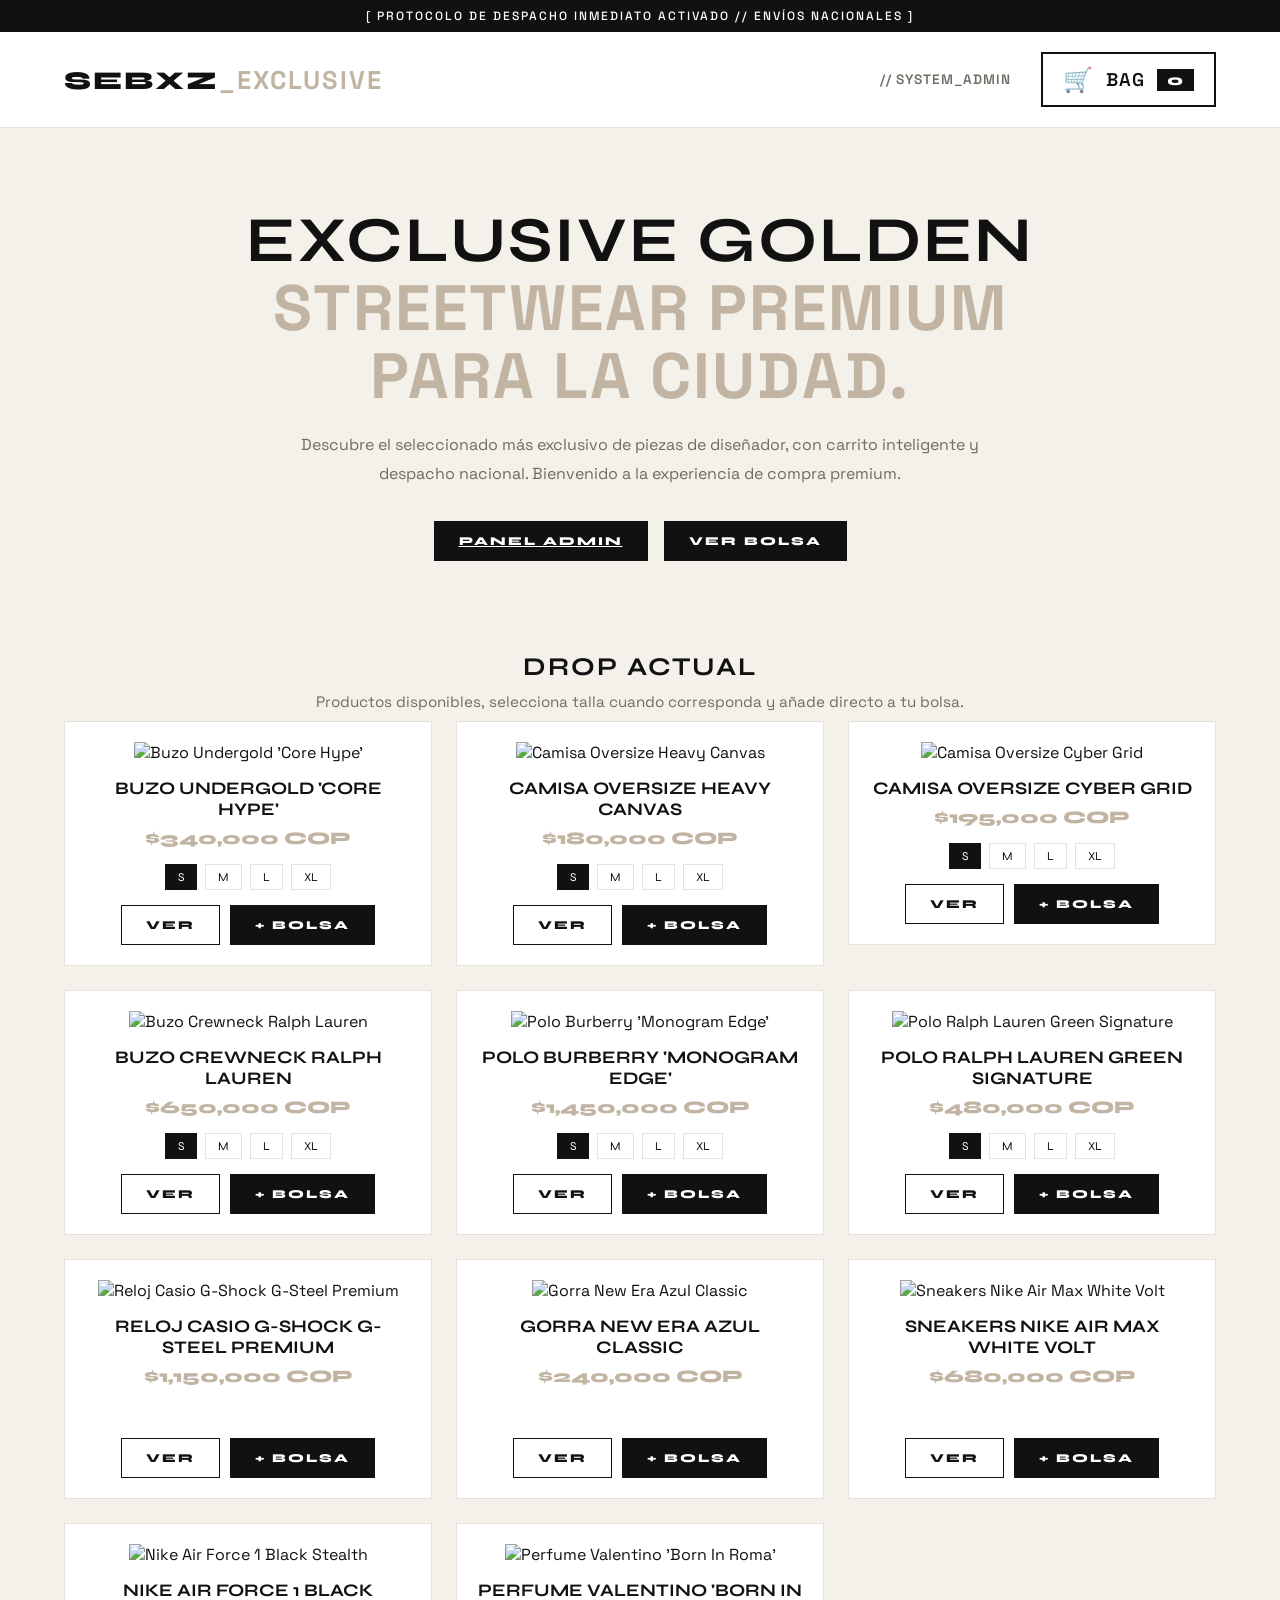
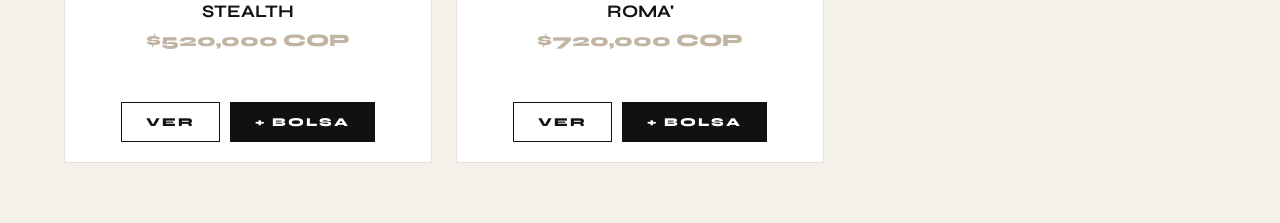
==== Proyecto_E-commerce_BuitragoJhoan/index.html @ 93330593 "Subo proyecto con corrección de estructura en index y admin" ====
﻿<!DOCTYPE html>
<html lang="es">
<head>
    <meta charset="UTF-8">
    <meta name="viewport" content="width=device-width, initial-scale=1.0">
    <title>EXCLUSIVE GOLDEN | Tienda</title>
    <link href="https://fonts.googleapis.com/css2?family=Montserrat:wght@300;400;600&family=Playfair+Display:wght@700&display=swap" rel="stylesheet">
    <link rel="stylesheet" href="css/style.css">
    <style>
        .store-hero {
            padding: 80px 5% 40px;
            text-align: center;
            max-width: 1000px;
            margin: 0 auto;
        }
        .store-hero h1 {
            font-family: var(--font-urban);
            font-size: clamp(2.5rem, 5vw, 4rem);
            line-height: 1.04;
            letter-spacing: 2px;
            text-transform: uppercase;
            margin-bottom: 18px;
        }
        .store-hero span {
            color: var(--beige-premium);
        }
        .store-hero p {
            color: var(--text-muted);
            font-size: 1rem;
            line-height: 1.85;
            max-width: 720px;
            margin: 0 auto;
        }
        .hero-actions {
            margin-top: 32px;
            display: flex;
            justify-content: center;
            gap: 16px;
            flex-wrap: wrap;
        }
        .section-title {
            padding: 10px 5%;
            margin-top: 40px;
            text-align: center;
        }
        .section-title h2 {
            font-family: var(--font-urban);
            font-size: 1.6rem;
            letter-spacing: 2px;
            text-transform: uppercase;
            margin-bottom: 10px;
        }
        .section-title p {
            color: var(--text-muted);
            font-size: 0.95rem;
            max-width: 740px;
            margin: 0 auto;
        }
        .product-grid {
            display: grid;
            grid-template-columns: repeat(auto-fit, minmax(280px, 1fr));
            gap: 24px;
            padding: 0 5% 60px;
        }
    </style>
</head>
<body>
    <header-luxe></header-luxe>

    <main>
        <section class="store-hero">
            <h1>EXCLUSIVE GOLDEN<br><span>Streetwear premium para la ciudad.</span></h1>
            <p>Descubre el seleccionado más exclusivo de piezas de diseñador, con carrito inteligente y despacho nacional. Bienvenido a la experiencia de compra premium.</p>
            <div class="hero-actions">
                <a href="admin.html" class="btn-premium">Panel Admin</a>
                <button class="btn-premium" id="openCartBtn">Ver Bolsa</button>
            </div>
        </section>

        <section class="section-title">
            <h2>Drop Actual</h2>
            <p>Productos disponibles, selecciona talla cuando corresponda y añade directo a tu bolsa.</p>
        </section>

        <div id="productGrid" class="product-grid"></div>
    </main>

    <product-detail-modal id="detailModal"></product-detail-modal>
    <cart-modal id="cartModal"></cart-modal>

    <script src="js/app.js"></script>
    <script src="js/components/HeaderComponent.js"></script>
    <script src="js/components/ProductCard.js"></script>
    <script src="js/components/ProductDetail.js"></script>
    <script src="js/components/CartModal.js"></script>
    <script>
        document.addEventListener('DOMContentLoaded', () => {
            const productGrid = document.getElementById('productGrid');
            const products = JSON.parse(localStorage.getItem('products')) || (typeof defaultProducts !== 'undefined' ? defaultProducts : []);

            if (!productGrid) return;

            productGrid.innerHTML = products.map(product => `
                <product-card
                    id="${product.id}"
                    name="${product.name}"
                    price="${product.price}"
                    img="${product.img}"
                    has-sizes="${product.hasSizes}"
                ></product-card>
            `).join('');

            document.getElementById('openCartBtn').addEventListener('click', (e) => {
                e.preventDefault();
                document.getElementById('cartModal').openCart();
            });

            window.addEventListener('cartUpdated', () => {
                const header = document.querySelector('header-luxe');
                if (header && typeof header.updateCartCount === 'function') {
                    header.updateCartCount();
                }
            });
        });
    </script>
</body>
</html>
---- Proyecto_E-commerce_BuitragoJhoan/css/style.css ----
@import url('https://fonts.googleapis.com/css2?family=Space+Grotesk:wght@300;400;500;700&family=Syne:wght@700;800&display=swap');

:root {
    --bg-primary: #F4F1EA;     /* Blanco Hueso Orgánico */
    --bg-secondary: #EAE6DF;   /* Blanco Hueso estructurado para paneles */
    --bg-card: #FFFFFF;        /* Tarjetas en blanco puro para contraste */
    --accent: #111111;         /* Negro absoluto para contraste urbano principal */
    --beige-premium: #C2B4A2;  /* Beige / Arena de alta gama */
    --text-main: #111111;      /* Texto oscuro de alta legibilidad */
    --text-muted: #706B63;     /* Tono apagado para códigos y descripciones */
    --border-color: rgba(194, 180, 162, 0.4); /* Bordes sutiles color arena */
    
    /* Tipografías Urbanas */
    --font-urban: 'Syne', sans-serif;       /* Pesada, tosca, de bloque callejero */
    --font-main: 'Space Grotesk', sans-serif; /* Estructural y limpia */
}

* {
    box-sizing: border-box;
    margin: 0;
    padding: 0;
    font-family: var(--font-main);
    color: var(--text-main);
}

body {
    background-color: var(--bg-primary);
    overflow-x: hidden;
}

/* Scrollbar Urbana */
::-webkit-scrollbar { width: 6px; }
::-webkit-scrollbar-track { background: var(--bg-primary); }
::-webkit-scrollbar-thumb { background: var(--beige-premium); }

/* Botones Premium Estilo Lookbook */
.btn-premium {
    background: var(--accent);
    border: 1px solid var(--accent);
    color: #FFFFFF;
    padding: 12px 24px;
    border-radius: 0px; /* Esquinas completamente rectas de diseño minimalista */
    font-family: var(--font-urban);
    font-weight: 800;
    text-transform: uppercase;
    font-size: 0.75rem;
    letter-spacing: 2px;
    cursor: pointer;
    transition: all 0.3s ease;
}

.btn-premium:hover {
    background: transparent;
    color: var(--accent);
    box-shadow: 0 4px 15px rgba(0,0,0,0.08);
}

.btn-danger {
    background: transparent;
    border: 1px solid #ef4444;
    color: #ef4444;
    padding: 10px 20px;
    border-radius: 0px;
    font-family: var(--font-urban);
    font-weight: 700;
    cursor: pointer;
    text-transform: uppercase;
    font-size: 0.7rem;
    transition: all 0.3s;
}

.btn-danger:hover {
    background: #ef4444;
    color: #fff;
}

/* Inputs de Comandos */
.input-premium {
    background: #FFFFFF;
    border: 1px solid var(--border-color);
    border-radius: 0px;
    padding: 14px 16px;
    color: var(--text-main);
    width: 100%;
    margin-bottom: 15px;
    outline: none;
    transition: all 0.3s ease;
}

.input-premium:focus {
    border-color: var(--accent);
}

/* Tarjetas Minimalistas */
.card {
    background: var(--bg-card);
    border: 1px solid var(--border-color);
    border-radius: 0px;
    padding: 20px;
    text-align: center;
    transition: transform 0.3s ease, box-shadow 0.3s ease;
}

.card:hover {
    transform: translateY(-4px);
    box-shadow: 0 10px 30px rgba(194, 180, 162, 0.25);
}

.card img {
    width: 100%;
    height: 360px;
    object-fit: cover;
    margin-bottom: 15px;
}

.card h3 {
    font-family: var(--font-urban);
    font-weight: 700;
    font-size: 1.1rem;
    text-transform: uppercase;
    margin-bottom: 8px;
}

.card .price {
    color: var(--beige-premium);
    font-family: var(--font-urban);
    font-weight: 800;
    font-size: 1.1rem;
    margin-bottom: 15px;
}

/* Controles de Selección de Talla */
.size-selector {
    display: flex;
    justify-content: center;
    gap: 8px;
    margin-bottom: 15px;
}
.size-btn {
    background: #FFFFFF;
    border: 1px solid var(--border-color);
    color: var(--text-main);
    padding: 5px 12px;
    font-size: 0.75rem;
    font-family: var(--font-urban);
    cursor: pointer;
    transition: all 0.2s;
}
.size-btn.active, .size-btn:hover {
    background: var(--accent);
    color: #FFFFFF;
    border-color: var(--accent);
}
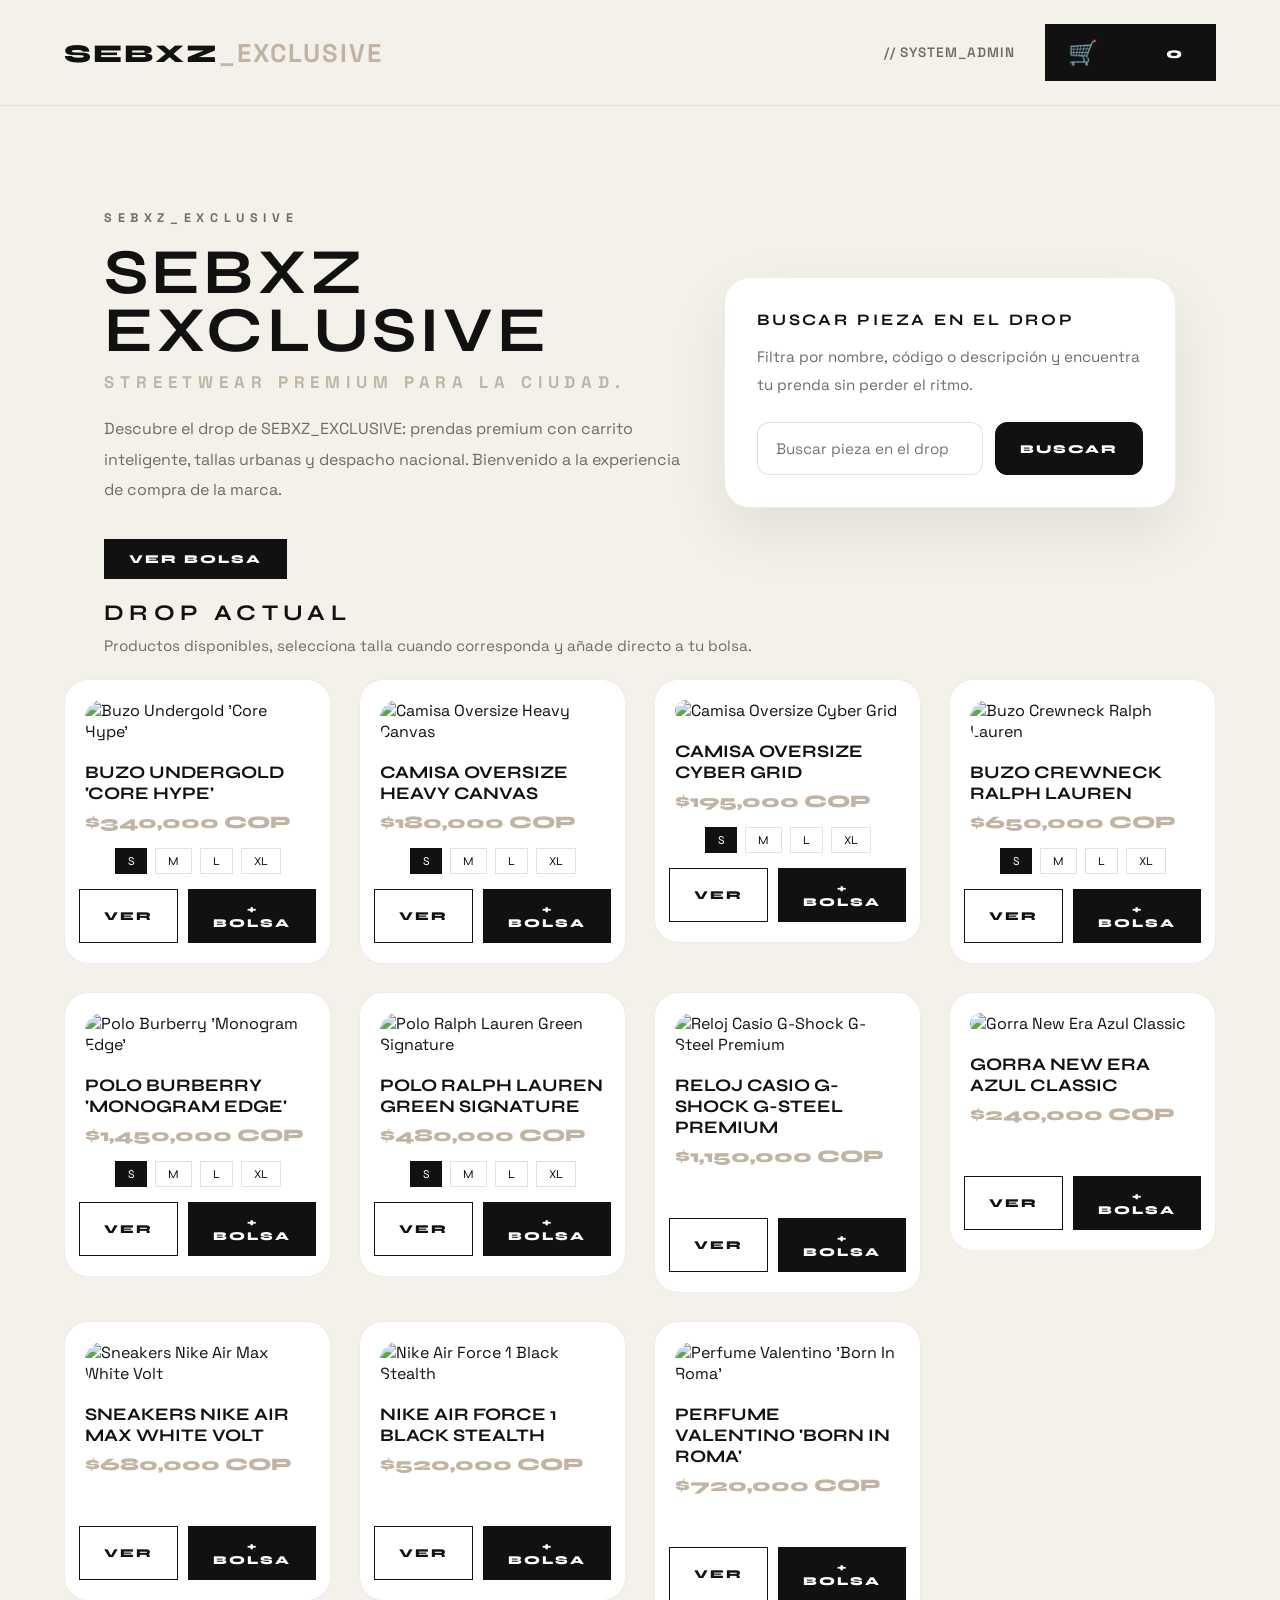
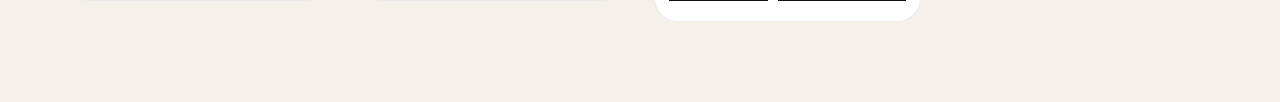
==== commit 689d8cdd: "feat: proyecto ecommerce de ropa finalizado con exito" ====
--- a/Proyecto_E-commerce_BuitragoJhoan/index.html
+++ b/Proyecto_E-commerce_BuitragoJhoan/index.html
@@ -1,85 +1,245 @@
 ﻿<!DOCTYPE html>
 <html lang="es">
+
 <head>
     <meta charset="UTF-8">
     <meta name="viewport" content="width=device-width, initial-scale=1.0">
-    <title>EXCLUSIVE GOLDEN | Tienda</title>
-    <link href="https://fonts.googleapis.com/css2?family=Montserrat:wght@300;400;600&family=Playfair+Display:wght@700&display=swap" rel="stylesheet">
+    <title>SEBXZ_EXCLUSIVE | Tienda</title>
+    <link
+        href="https://fonts.googleapis.com/css2?family=Montserrat:wght@300;400;600&family=Playfair+Display:wght@700&display=swap"
+        rel="stylesheet">
     <link rel="stylesheet" href="css/style.css">
     <style>
-        .store-hero {
-            padding: 80px 5% 40px;
-            text-align: center;
-            max-width: 1000px;
+        .page-hero {
+            padding: 100px 5% 20px;
+            display: grid;
+            grid-template-columns: minmax(0, 1.3fr) minmax(280px, 1fr);
+            gap: 32px;
+            align-items: center;
+            max-width: 1200px;
             margin: 0 auto;
         }
-        .store-hero h1 {
+
+        .hero-copy {
+            text-align: left;
+        }
+
+        .eyebrow {
+            display: inline-block;
+            margin-bottom: 18px;
+            text-transform: uppercase;
+            letter-spacing: 0.45em;
+            color: var(--text-muted);
+            font-size: 0.78rem;
+            font-weight: 700;
+        }
+
+        .hero-copy h1 {
             font-family: var(--font-urban);
-            font-size: clamp(2.5rem, 5vw, 4rem);
-            line-height: 1.04;
-            letter-spacing: 2px;
-            text-transform: uppercase;
-            margin-bottom: 18px;
-        }
-        .store-hero span {
+            font-size: clamp(3.2rem, 5vw, 5.6rem);
+            line-height: 0.9;
+            letter-spacing: 0.05em;
+            margin-bottom: 24px;
+            max-width: 720px;
+            text-transform: uppercase;
+        }
+
+        .hero-copy h1 span {
+            display: block;
+            font-size: 1.05rem;
+            letter-spacing: 0.35em;
             color: var(--beige-premium);
-        }
-        .store-hero p {
+            text-transform: uppercase;
+            margin-top: 16px;
+        }
+
+        .hero-copy p {
             color: var(--text-muted);
             font-size: 1rem;
-            line-height: 1.85;
+            line-height: 1.9;
             max-width: 720px;
-            margin: 0 auto;
-        }
+            margin-bottom: 34px;
+        }
+
         .hero-actions {
-            margin-top: 32px;
+            margin-top: 16px;
             display: flex;
-            justify-content: center;
+            justify-content: flex-start;
             gap: 16px;
             flex-wrap: wrap;
         }
+
+        .hero-actions .btn-premium {
+            min-width: 180px;
+        }
+
+        .search-panel {
+            background: #FFFFFF;
+            border: 1px solid rgba(17, 17, 17, 0.08);
+            box-shadow: 0 24px 60px rgba(17, 17, 17, 0.08);
+            padding: 32px;
+            border-radius: 26px;
+        }
+
+        .search-panel h3 {
+            font-family: var(--font-urban);
+            font-size: 1rem;
+            text-transform: uppercase;
+            letter-spacing: 0.18em;
+            margin-bottom: 14px;
+        }
+
+        .search-panel p {
+            color: var(--text-muted);
+            font-size: 0.95rem;
+            line-height: 1.8;
+            margin-bottom: 24px;
+        }
+
+        .search-field {
+            display: grid;
+            grid-template-columns: 1fr auto;
+            gap: 12px;
+        }
+
+        .search-field input {
+            width: 100%;
+            padding: 16px 18px;
+            border: 1px solid var(--border-color);
+            border-radius: 12px;
+            font-family: var(--font-main);
+            font-size: 0.95rem;
+            outline: none;
+            transition: border-color 0.2s ease;
+        }
+
+        .search-field input:focus {
+            border-color: var(--accent);
+        }
+
+        .search-field button {
+            padding: 0 24px;
+            border-radius: 12px;
+        }
+
         .section-title {
-            padding: 10px 5%;
-            margin-top: 40px;
-            text-align: center;
-        }
+            margin: 0 auto 24px;
+            padding: 0 5%;
+            max-width: 1200px;
+            display: flex;
+            justify-content: space-between;
+            align-items: flex-end;
+            gap: 24px;
+        }
+
+        .section-title div:first-child {
+            max-width: 720px;
+        }
+
         .section-title h2 {
             font-family: var(--font-urban);
-            font-size: 1.6rem;
-            letter-spacing: 2px;
+            font-size: 1.4rem;
+            letter-spacing: 0.24em;
             text-transform: uppercase;
             margin-bottom: 10px;
         }
+
         .section-title p {
             color: var(--text-muted);
             font-size: 0.95rem;
-            max-width: 740px;
-            margin: 0 auto;
-        }
+        }
+
         .product-grid {
             display: grid;
-            grid-template-columns: repeat(auto-fit, minmax(280px, 1fr));
-            gap: 24px;
-            padding: 0 5% 60px;
+            grid-template-columns: repeat(4, minmax(0, 1fr));
+            gap: 28px;
+            padding: 0 5% 80px;
+        }
+
+        .no-results {
+            grid-column: 1 / -1;
+            padding: 60px 20px;
+            text-align: center;
+            color: var(--text-muted);
+            font-size: 0.95rem;
+        }
+
+        @media(max-width: 1080px) {
+            .product-grid {
+                grid-template-columns: repeat(3, minmax(0, 1fr));
+            }
+        }
+
+        @media(max-width: 880px) {
+            .page-hero {
+                grid-template-columns: 1fr;
+                gap: 24px;
+                padding-top: 80px;
+            }
+
+            .hero-copy {
+                text-align: center;
+            }
+
+            .hero-actions {
+                justify-content: center;
+            }
+
+            .section-title {
+                flex-direction: column;
+                align-items: flex-start;
+            }
+
+            .product-grid {
+                grid-template-columns: repeat(2, minmax(0, 1fr));
+            }
+        }
+
+        @media(max-width: 640px) {
+            .section-title {
+                padding: 0 4%;
+            }
+
+            .product-grid {
+                grid-template-columns: 1fr;
+            }
+
+            .search-panel {
+                padding: 24px;
+            }
         }
     </style>
 </head>
+
 <body>
     <header-luxe></header-luxe>
 
     <main>
-        <section class="store-hero">
-            <h1>EXCLUSIVE GOLDEN<br><span>Streetwear premium para la ciudad.</span></h1>
-            <p>Descubre el seleccionado más exclusivo de piezas de diseñador, con carrito inteligente y despacho nacional. Bienvenido a la experiencia de compra premium.</p>
-            <div class="hero-actions">
-                <a href="admin.html" class="btn-premium">Panel Admin</a>
-                <button class="btn-premium" id="openCartBtn">Ver Bolsa</button>
+        <section class="page-hero">
+            <div class="hero-copy">
+                <span class="eyebrow">SEBXZ_EXCLUSIVE</span>
+                <h1>SEBXZ EXCLUSIVE <span>Streetwear premium para la ciudad.</span></h1>
+                <p>Descubre el drop de SEBXZ_EXCLUSIVE: prendas premium con carrito inteligente, tallas urbanas y
+                    despacho nacional. Bienvenido a la experiencia de compra de la marca.</p>
+                <div class="hero-actions">
+                    <button class="btn-premium" id="openCartBtn">Ver Bolsa</button>
+                </div>
+            </div>
+            <div class="search-panel">
+                <h3>Buscar pieza en el drop</h3>
+                <p>Filtra por nombre, código o descripción y encuentra tu prenda sin perder el ritmo.</p>
+                <div class="search-field">
+                    <input id="productSearch" type="search" placeholder="Buscar pieza en el drop...">
+                    <button class="btn-premium" id="searchBtn">Buscar</button>
+                </div>
             </div>
         </section>
 
         <section class="section-title">
-            <h2>Drop Actual</h2>
-            <p>Productos disponibles, selecciona talla cuando corresponda y añade directo a tu bolsa.</p>
+            <div>
+                <h2>Drop Actual</h2>
+                <p>Productos disponibles, selecciona talla cuando corresponda y añade directo a tu bolsa.</p>
+            </div>
         </section>
 
         <div id="productGrid" class="product-grid"></div>
@@ -96,19 +256,39 @@
     <script>
         document.addEventListener('DOMContentLoaded', () => {
             const productGrid = document.getElementById('productGrid');
+            const searchInput = document.getElementById('productSearch');
+            const searchBtn = document.getElementById('searchBtn');
             const products = JSON.parse(localStorage.getItem('products')) || (typeof defaultProducts !== 'undefined' ? defaultProducts : []);
 
             if (!productGrid) return;
 
-            productGrid.innerHTML = products.map(product => `
-                <product-card
-                    id="${product.id}"
-                    name="${product.name}"
-                    price="${product.price}"
-                    img="${product.img}"
-                    has-sizes="${product.hasSizes}"
-                ></product-card>
-            `).join('');
+            const renderProducts = (query = '') => {
+                const normalized = query.trim().toLowerCase();
+                const filtered = normalized
+                    ? products.filter(product => {
+                        const text = `${product.name} ${product.code} ${product.desc}`.toLowerCase();
+                        return text.includes(normalized);
+                    })
+                    : products;
+
+                productGrid.innerHTML = filtered.length ? filtered.map(product => `
+                    <product-card
+                        id="${product.id}"
+                        name="${product.name}"
+                        price="${product.price}"
+                        img="${product.img}"
+                        has-sizes="${product.hasSizes}"
+                    ></product-card>
+                `).join('') : `<div class="no-results">No se encontraron prendas que coincidan con tu búsqueda.</div>`;
+            };
+
+            renderProducts();
+
+            searchInput.addEventListener('input', () => renderProducts(searchInput.value));
+            searchBtn.addEventListener('click', (e) => {
+                e.preventDefault();
+                renderProducts(searchInput.value);
+            });
 
             document.getElementById('openCartBtn').addEventListener('click', (e) => {
                 e.preventDefault();
@@ -120,8 +300,10 @@
                 if (header && typeof header.updateCartCount === 'function') {
                     header.updateCartCount();
                 }
+                renderProducts(searchInput.value);
             });
         });
     </script>
 </body>
-</html>
+
+</html>
--- a/Proyecto_E-commerce_BuitragoJhoan/css/style.css
+++ b/Proyecto_E-commerce_BuitragoJhoan/css/style.css
@@ -94,23 +94,25 @@
 /* Tarjetas Minimalistas */
 .card {
     background: var(--bg-card);
-    border: 1px solid var(--border-color);
-    border-radius: 0px;
+    border: 1px solid rgba(17,17,17,0.08);
+    border-radius: 24px;
     padding: 20px;
-    text-align: center;
-    transition: transform 0.3s ease, box-shadow 0.3s ease;
+    overflow: hidden;
+    text-align: left;
+    transition: transform 0.35s ease, box-shadow 0.35s ease;
 }
 
 .card:hover {
-    transform: translateY(-4px);
-    box-shadow: 0 10px 30px rgba(194, 180, 162, 0.25);
+    transform: translateY(-6px);
+    box-shadow: 0 28px 80px rgba(17,17,17,0.12);
 }
 
 .card img {
     width: 100%;
     height: 360px;
     object-fit: cover;
-    margin-bottom: 15px;
+    margin-bottom: 20px;
+    border-radius: 18px;
 }
 
 .card h3 {
@@ -150,4 +152,4 @@
     background: var(--accent);
     color: #FFFFFF;
     border-color: var(--accent);
-}+}
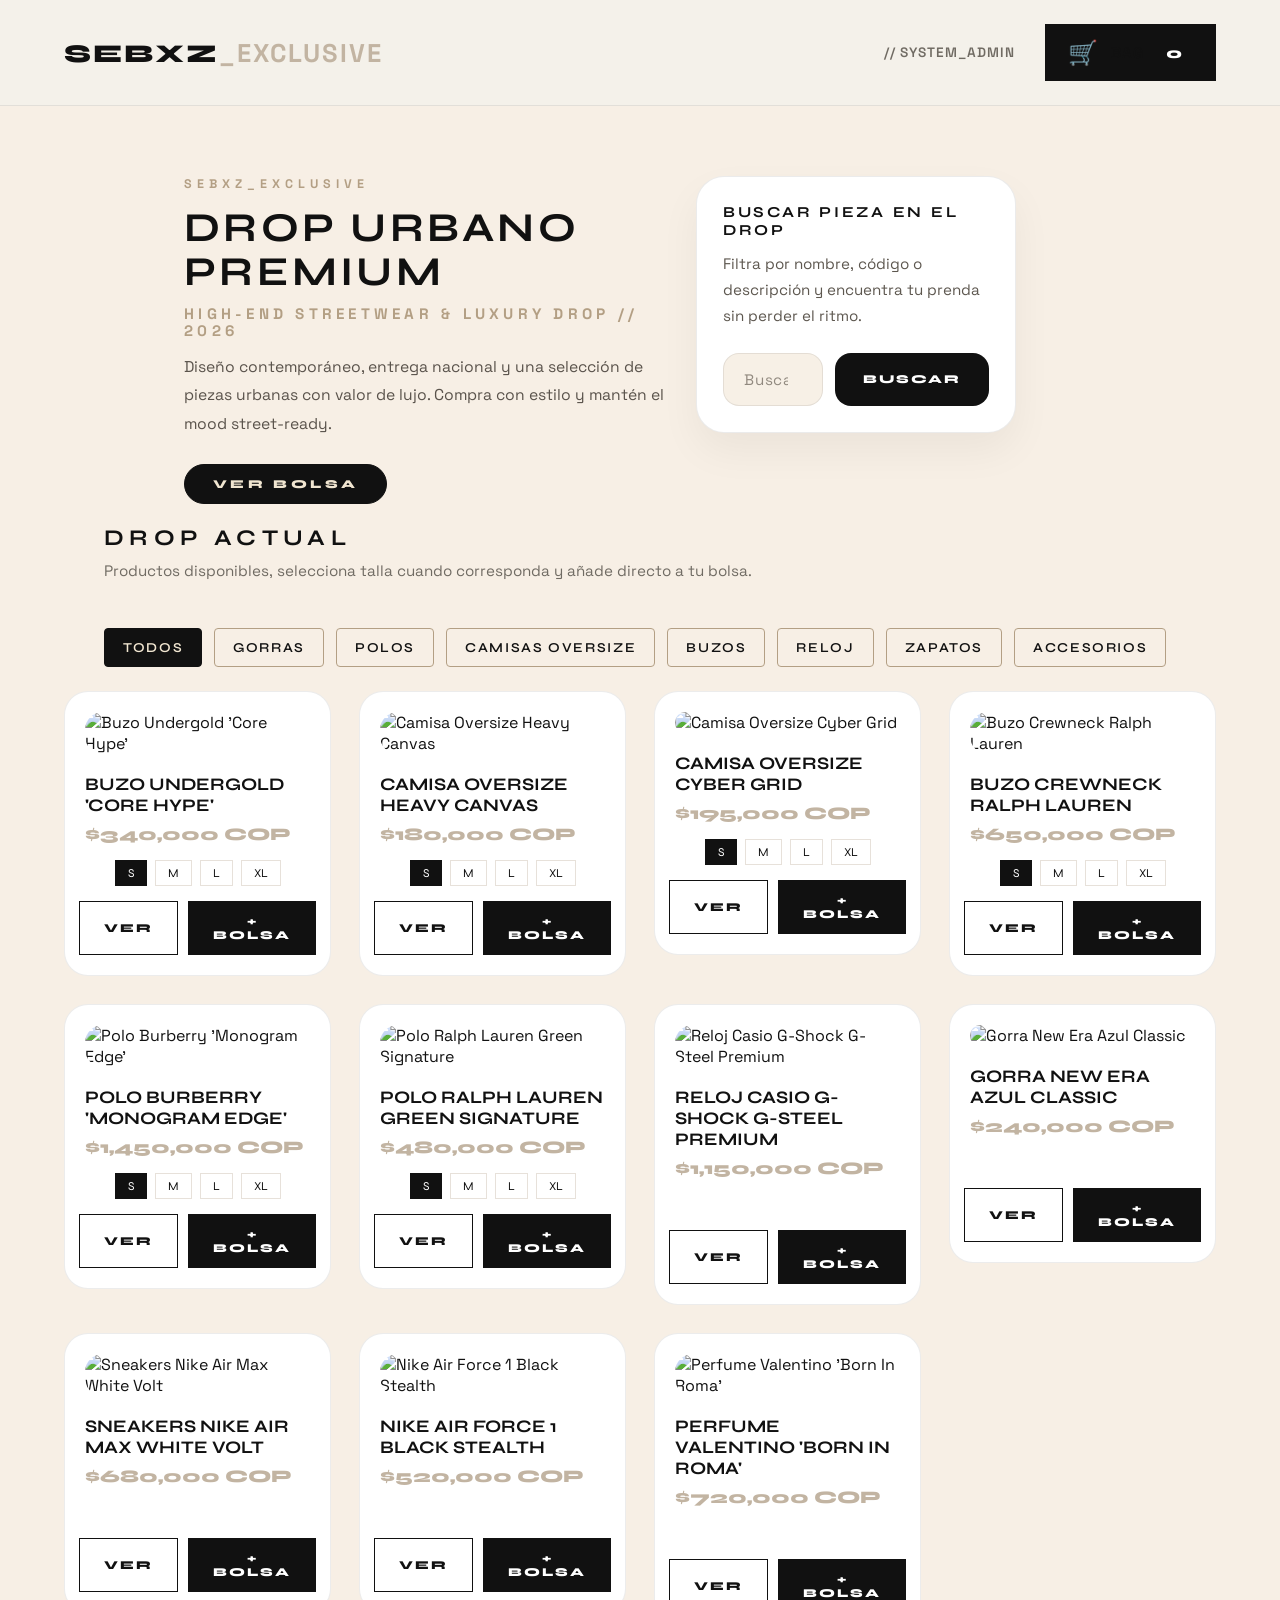
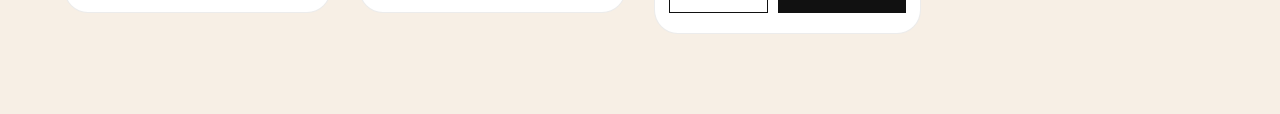
==== commit 97899717: "feat: realicé cambios importantes y mejoras generales en el proyecto" ====
--- a/Proyecto_E-commerce_BuitragoJhoan/index.html
+++ b/Proyecto_E-commerce_BuitragoJhoan/index.html
@@ -8,91 +8,129 @@
     <link
         href="https://fonts.googleapis.com/css2?family=Montserrat:wght@300;400;600&family=Playfair+Display:wght@700&display=swap"
         rel="stylesheet">
-    <link rel="stylesheet" href="css/style.css">
+    <link rel="stylesheet" href="/Proyecto_E-commerce_BuitragoJhoan/css/style.css">
     <style>
+        body {
+            background: #f7efe5;
+            color: #111111;
+        }
+
         .page-hero {
-            padding: 100px 5% 20px;
+            padding: 70px 5% 20px;
             display: grid;
-            grid-template-columns: minmax(0, 1.3fr) minmax(280px, 1fr);
+            grid-template-columns: minmax(0, 1.2fr) minmax(260px, 1fr);
             gap: 32px;
-            align-items: center;
-            max-width: 1200px;
+            align-items: start;
+            max-width: 1040px;
             margin: 0 auto;
+            background: #f7efe5;
         }
 
         .hero-copy {
+            width: 100%;
+            display: flex;
+            flex-direction: column;
+            align-items: flex-start;
+            gap: 14px;
             text-align: left;
         }
 
         .eyebrow {
             display: inline-block;
-            margin-bottom: 18px;
-            text-transform: uppercase;
-            letter-spacing: 0.45em;
-            color: var(--text-muted);
+            margin-bottom: 0;
+            text-transform: uppercase;
+            letter-spacing: 0.4em;
+            color: #b39f84;
             font-size: 0.78rem;
             font-weight: 700;
         }
 
         .hero-copy h1 {
             font-family: var(--font-urban);
-            font-size: clamp(3.2rem, 5vw, 5.6rem);
-            line-height: 0.9;
-            letter-spacing: 0.05em;
-            margin-bottom: 24px;
-            max-width: 720px;
-            text-transform: uppercase;
+            font-size: clamp(2.2rem, 3.2vw, 3.4rem);
+            line-height: 1.08;
+            letter-spacing: 0.08em;
+            margin-bottom: 0;
+            max-width: 520px;
+            text-transform: uppercase;
+            color: #111111;
         }
 
         .hero-copy h1 span {
             display: block;
-            font-size: 1.05rem;
-            letter-spacing: 0.35em;
-            color: var(--beige-premium);
-            text-transform: uppercase;
-            margin-top: 16px;
+            font-size: 0.95rem;
+            letter-spacing: 0.28em;
+            color: #b39f84;
+            text-transform: uppercase;
+            margin-top: 12px;
         }
 
         .hero-copy p {
-            color: var(--text-muted);
-            font-size: 1rem;
-            line-height: 1.9;
-            max-width: 720px;
-            margin-bottom: 34px;
+            color: #4d463f;
+            font-size: 0.98rem;
+            line-height: 1.8;
+            max-width: 620px;
+            margin: 0;
+            opacity: 0.92;
         }
 
         .hero-actions {
-            margin-top: 16px;
+            margin-top: 12px;
             display: flex;
             justify-content: flex-start;
-            gap: 16px;
+            gap: 14px;
             flex-wrap: wrap;
         }
 
         .hero-actions .btn-premium {
-            min-width: 180px;
+            min-width: 160px;
+            background: #111111;
+            color: #f1e6d1;
+            border: 1px solid #111111;
+            padding: 12px 28px;
+            letter-spacing: 0.24em;
+            border-radius: 999px;
+            text-transform: uppercase;
+            transition: transform 0.2s ease, box-shadow 0.2s ease, background 0.2s ease;
+        }
+
+        .hero-actions .btn-premium:hover {
+            transform: translateY(-1px);
+            box-shadow: 0 14px 28px rgba(0, 0, 0, 0.18);
+            background: #222222;
+        }
+
+        #openCartBtn {
+            background: #111111;
+            color: #f1e6d1;
+            border-color: #111111;
+            letter-spacing: 0.28em;
         }
 
         .search-panel {
-            background: #FFFFFF;
-            border: 1px solid rgba(17, 17, 17, 0.08);
-            box-shadow: 0 24px 60px rgba(17, 17, 17, 0.08);
-            padding: 32px;
-            border-radius: 26px;
+            background: #ffffff;
+            border: 1px solid rgba(0, 0, 0, 0.08);
+            box-shadow: 0 18px 40px rgba(0, 0, 0, 0.05);
+            padding: 26px;
+            border-radius: 28px;
+            width: min(320px, 100%);
+            min-height: auto;
+            align-self: start;
         }
 
         .search-panel h3 {
             font-family: var(--font-urban);
-            font-size: 1rem;
+            font-size: 0.95rem;
             text-transform: uppercase;
             letter-spacing: 0.18em;
-            margin-bottom: 14px;
+            margin-bottom: 12px;
+            color: #111111;
         }
 
         .search-panel p {
-            color: var(--text-muted);
-            font-size: 0.95rem;
-            line-height: 1.8;
+            color: #5d574f;
+            font-size: 0.95rem;
+            line-height: 1.7;
             margin-bottom: 24px;
         }
 
@@ -104,22 +142,34 @@
 
         .search-field input {
             width: 100%;
-            padding: 16px 18px;
-            border: 1px solid var(--border-color);
-            border-radius: 12px;
+            padding: 16px 20px;
+            border: 1px solid rgba(0, 0, 0, 0.08);
+            border-radius: 16px;
             font-family: var(--font-main);
             font-size: 0.95rem;
             outline: none;
-            transition: border-color 0.2s ease;
+            transition: border-color 0.2s ease, box-shadow 0.2s ease;
+            background: #f7f0e6;
+            color: #111111;
+        }
+
+        .search-field input::placeholder {
+            color: #91897f;
+            letter-spacing: 0.05em;
         }
 
         .search-field input:focus {
-            border-color: var(--accent);
+            border-color: #b39f84;
+            box-shadow: 0 0 0 4px rgba(179, 159, 132, 0.12);
         }
 
         .search-field button {
-            padding: 0 24px;
-            border-radius: 12px;
+            padding: 0 28px;
+            border-radius: 16px;
+            min-height: 52px;
+            background: #111111;
+            color: #ffffff;
+            border: none;
         }
 
         .section-title {
@@ -156,6 +206,42 @@
             padding: 0 5% 80px;
         }
 
+        .categories-filter {
+            display: flex;
+            gap: 12px;
+            padding: 24px 5%;
+            max-width: 1200px;
+            margin: 0 auto;
+            flex-wrap: wrap;
+            justify-content: flex-start;
+        }
+
+        .category-btn {
+            padding: 10px 18px;
+            border: 1px solid #b39f84;
+            background: transparent;
+            color: #111111;
+            font-family: var(--font-urban);
+            font-size: 0.85rem;
+            text-transform: uppercase;
+            letter-spacing: 0.12em;
+            cursor: pointer;
+            transition: all 0.2s ease;
+            border-radius: 4px;
+            font-weight: 600;
+        }
+
+        .category-btn:hover {
+            background: rgba(179, 159, 132, 0.08);
+            border-color: #8b7a68;
+        }
+
+        .category-btn.active {
+            background: #111111;
+            color: #f1e6d1;
+            border-color: #111111;
+        }
+
         .no-results {
             grid-column: 1 / -1;
             padding: 60px 20px;
@@ -193,6 +279,10 @@
             .product-grid {
                 grid-template-columns: repeat(2, minmax(0, 1fr));
             }
+
+            .categories-filter {
+                justify-content: center;
+            }
         }
 
         @media(max-width: 640px) {
@@ -206,6 +296,16 @@
 
             .search-panel {
                 padding: 24px;
+            }
+
+            .categories-filter {
+                padding: 16px 4%;
+                gap: 8px;
+            }
+
+            .category-btn {
+                padding: 8px 12px;
+                font-size: 0.75rem;
             }
         }
     </style>
@@ -218,9 +318,9 @@
         <section class="page-hero">
             <div class="hero-copy">
                 <span class="eyebrow">SEBXZ_EXCLUSIVE</span>
-                <h1>SEBXZ EXCLUSIVE <span>Streetwear premium para la ciudad.</span></h1>
-                <p>Descubre el drop de SEBXZ_EXCLUSIVE: prendas premium con carrito inteligente, tallas urbanas y
-                    despacho nacional. Bienvenido a la experiencia de compra de la marca.</p>
+                <h1>Drop urbano premium <span>High-end streetwear & luxury drop // 2026</span></h1>
+                <p>Diseño contemporáneo, entrega nacional y una selección de piezas urbanas con valor de lujo. Compra
+                    con estilo y mantén el mood street-ready.</p>
                 <div class="hero-actions">
                     <button class="btn-premium" id="openCartBtn">Ver Bolsa</button>
                 </div>
@@ -242,34 +342,60 @@
             </div>
         </section>
 
+        <div class="categories-filter">
+            <button class="category-btn active" data-category="Todos">Todos</button>
+            <button class="category-btn" data-category="Gorras">Gorras</button>
+            <button class="category-btn" data-category="Polos">Polos</button>
+            <button class="category-btn" data-category="Camisas Oversize">Camisas Oversize</button>
+            <button class="category-btn" data-category="Buzos">Buzos</button>
+            <button class="category-btn" data-category="Reloj">Reloj</button>
+            <button class="category-btn" data-category="Zapatos">Zapatos</button>
+            <button class="category-btn" data-category="Accesorios">Accesorios</button>
+        </div>
+
         <div id="productGrid" class="product-grid"></div>
     </main>
 
     <product-detail-modal id="detailModal"></product-detail-modal>
     <cart-modal id="cartModal"></cart-modal>
 
-    <script src="js/app.js"></script>
-    <script src="js/components/HeaderComponent.js"></script>
-    <script src="js/components/ProductCard.js"></script>
-    <script src="js/components/ProductDetail.js"></script>
-    <script src="js/components/CartModal.js"></script>
+    <script src="/Proyecto_E-commerce_BuitragoJhoan/js/app.js"></script>
+    <script src="/Proyecto_E-commerce_BuitragoJhoan/js/components/HeaderComponent.js"></script>
+    <script src="/Proyecto_E-commerce_BuitragoJhoan/js/components/ProductCard.js"></script>
+    <script src="/Proyecto_E-commerce_BuitragoJhoan/js/components/ProductDetail.js"></script>
+    <script src="/Proyecto_E-commerce_BuitragoJhoan/js/components/CartModal.js"></script>
     <script>
         document.addEventListener('DOMContentLoaded', () => {
             const productGrid = document.getElementById('productGrid');
             const searchInput = document.getElementById('productSearch');
             const searchBtn = document.getElementById('searchBtn');
-            const products = JSON.parse(localStorage.getItem('products')) || (typeof defaultProducts !== 'undefined' ? defaultProducts : []);
+            let currentCategory = 'Todos';
+            let currentSearchQuery = '';
 
             if (!productGrid) return;
 
-            const renderProducts = (query = '') => {
+            const renderProducts = (query = '', category = 'Todos') => {
+                currentSearchQuery = query;
+                currentCategory = category;
+
+                // CORRECCIÓN: Leemos DIRECTAMENTE del localStorage en cada renderizado.
+                const products = JSON.parse(localStorage.getItem('products')) || (typeof defaultProducts !== 'undefined' ? defaultProducts : []);
+
+                let filtered = products;
+
+                // Filtrar por categoría
+                if (category !== 'Todos') {
+                    filtered = filtered.filter(p => p.category === category);
+                }
+
+                // Filtrar por búsqueda
                 const normalized = query.trim().toLowerCase();
-                const filtered = normalized
-                    ? products.filter(product => {
+                if (normalized) {
+                    filtered = filtered.filter(product => {
                         const text = `${product.name} ${product.code} ${product.desc}`.toLowerCase();
                         return text.includes(normalized);
-                    })
-                    : products;
+                    });
+                }
 
                 productGrid.innerHTML = filtered.length ? filtered.map(product => `
                     <product-card
@@ -282,12 +408,23 @@
                 `).join('') : `<div class="no-results">No se encontraron prendas que coincidan con tu búsqueda.</div>`;
             };
 
+            // Carga inicial del catálogo
             renderProducts();
 
-            searchInput.addEventListener('input', () => renderProducts(searchInput.value));
+            // Manejador de botones de categoría
+            const categoryButtons = document.querySelectorAll('.category-btn');
+            categoryButtons.forEach(btn => {
+                btn.addEventListener('click', () => {
+                    categoryButtons.forEach(b => b.classList.remove('active'));
+                    btn.classList.add('active');
+                    renderProducts(searchInput.value, btn.dataset.category);
+                });
+            });
+
+            searchInput.addEventListener('input', () => renderProducts(searchInput.value, currentCategory));
             searchBtn.addEventListener('click', (e) => {
                 e.preventDefault();
-                renderProducts(searchInput.value);
+                renderProducts(searchInput.value, currentCategory);
             });
 
             document.getElementById('openCartBtn').addEventListener('click', (e) => {
@@ -300,7 +437,16 @@
                 if (header && typeof header.updateCartCount === 'function') {
                     header.updateCartCount();
                 }
-                renderProducts(searchInput.value);
+            });
+
+            window.addEventListener('productsUpdated', () => {
+                renderProducts(currentSearchQuery, currentCategory);
+            });
+
+            window.addEventListener('storage', (event) => {
+                if (event.key === 'products' || event.key === null) {
+                    renderProducts(currentSearchQuery, currentCategory);
+                }
             });
         });
     </script>
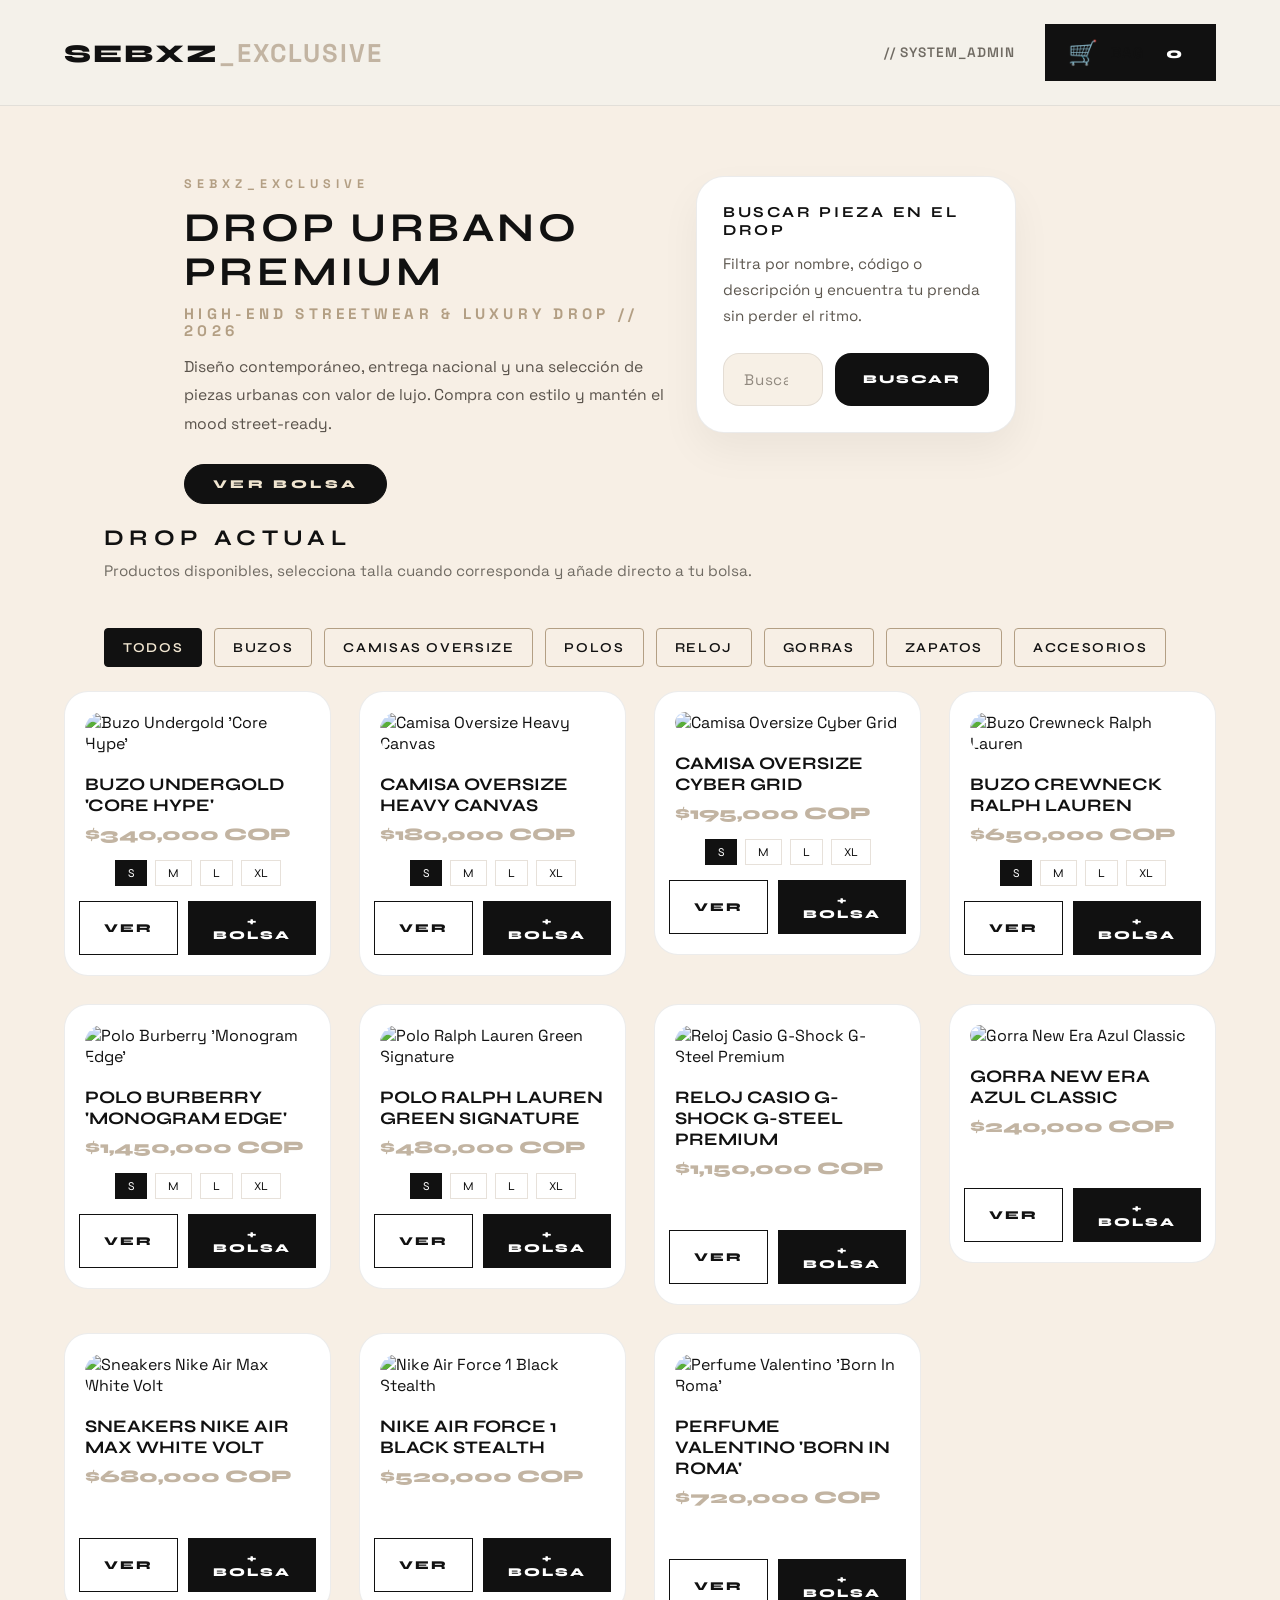
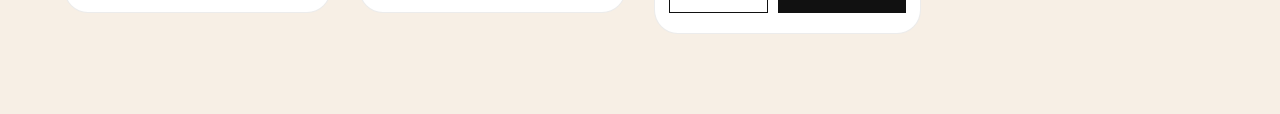
==== commit 252f75cb: "arreglo la logica del proyecto y mejora del estilo" ====
--- a/Proyecto_E-commerce_BuitragoJhoan/index.html
+++ b/Proyecto_E-commerce_BuitragoJhoan/index.html
@@ -342,16 +342,7 @@
             </div>
         </section>
 
-        <div class="categories-filter">
-            <button class="category-btn active" data-category="Todos">Todos</button>
-            <button class="category-btn" data-category="Gorras">Gorras</button>
-            <button class="category-btn" data-category="Polos">Polos</button>
-            <button class="category-btn" data-category="Camisas Oversize">Camisas Oversize</button>
-            <button class="category-btn" data-category="Buzos">Buzos</button>
-            <button class="category-btn" data-category="Reloj">Reloj</button>
-            <button class="category-btn" data-category="Zapatos">Zapatos</button>
-            <button class="category-btn" data-category="Accesorios">Accesorios</button>
-        </div>
+        <div class="categories-filter" id="categoriesWrapper"></div>
 
         <div id="productGrid" class="product-grid"></div>
     </main>
@@ -367,28 +358,45 @@
     <script>
         document.addEventListener('DOMContentLoaded', () => {
             const productGrid = document.getElementById('productGrid');
+            const categoriesWrapper = document.getElementById('categoriesWrapper');
             const searchInput = document.getElementById('productSearch');
             const searchBtn = document.getElementById('searchBtn');
             let currentCategory = 'Todos';
             let currentSearchQuery = '';
 
-            if (!productGrid) return;
+            if (!productGrid || !categoriesWrapper) return;
+
+            const getCategoriesList = () => {
+                const categories = typeof getCategories === 'function' ? getCategories() : JSON.parse(localStorage.getItem('categories')) || [];
+                return [{ name: 'Todos' }, ...categories.map(cat => ({ name: cat.name }))];
+            };
+
+            const renderCategoryButtons = () => {
+                const categories = getCategoriesList();
+                categoriesWrapper.innerHTML = categories.map(cat => `
+                    <button class="category-btn ${cat.name === 'Todos' ? 'active' : ''}" data-category="${cat.name}">${cat.name}</button>
+                `).join('');
+
+                categoriesWrapper.querySelectorAll('.category-btn').forEach(btn => {
+                    btn.addEventListener('click', () => {
+                        categoriesWrapper.querySelectorAll('.category-btn').forEach(b => b.classList.remove('active'));
+                        btn.classList.add('active');
+                        currentCategory = btn.dataset.category;
+                        renderProducts(searchInput.value, currentCategory);
+                    });
+                });
+            };
 
             const renderProducts = (query = '', category = 'Todos') => {
                 currentSearchQuery = query;
                 currentCategory = category;
-
-                // CORRECCIÓN: Leemos DIRECTAMENTE del localStorage en cada renderizado.
-                const products = JSON.parse(localStorage.getItem('products')) || (typeof defaultProducts !== 'undefined' ? defaultProducts : []);
-
+                const products = JSON.parse(localStorage.getItem('products')) || [];
                 let filtered = products;
 
-                // Filtrar por categoría
                 if (category !== 'Todos') {
                     filtered = filtered.filter(p => p.category === category);
                 }
 
-                // Filtrar por búsqueda
                 const normalized = query.trim().toLowerCase();
                 if (normalized) {
                     filtered = filtered.filter(product => {
@@ -408,18 +416,8 @@
                 `).join('') : `<div class="no-results">No se encontraron prendas que coincidan con tu búsqueda.</div>`;
             };
 
-            // Carga inicial del catálogo
+            renderCategoryButtons();
             renderProducts();
-
-            // Manejador de botones de categoría
-            const categoryButtons = document.querySelectorAll('.category-btn');
-            categoryButtons.forEach(btn => {
-                btn.addEventListener('click', () => {
-                    categoryButtons.forEach(b => b.classList.remove('active'));
-                    btn.classList.add('active');
-                    renderProducts(searchInput.value, btn.dataset.category);
-                });
-            });
 
             searchInput.addEventListener('input', () => renderProducts(searchInput.value, currentCategory));
             searchBtn.addEventListener('click', (e) => {
@@ -440,11 +438,18 @@
             });
 
             window.addEventListener('productsUpdated', () => {
+                renderCategoryButtons();
                 renderProducts(currentSearchQuery, currentCategory);
             });
 
+            window.addEventListener('categoriesUpdated', () => {
+                renderCategoryButtons();
+                renderProducts(currentSearchQuery, currentCategory);
+            });
+
             window.addEventListener('storage', (event) => {
-                if (event.key === 'products' || event.key === null) {
+                if (event.key === 'products' || event.key === 'categories' || event.key === null) {
+                    renderCategoryButtons();
                     renderProducts(currentSearchQuery, currentCategory);
                 }
             });
--- a/Proyecto_E-commerce_BuitragoJhoan/css/style.css
+++ b/Proyecto_E-commerce_BuitragoJhoan/css/style.css
@@ -13,6 +13,8 @@
     /* Tipografías Urbanas */
     --font-urban: 'Syne', sans-serif;       /* Pesada, tosca, de bloque callejero */
     --font-main: 'Space Grotesk', sans-serif; /* Estructural y limpia */
+    --font-cyber: 'Syne', sans-serif;
+    --font-luxury: 'Playfair Display', serif;
 }
 
 * {
